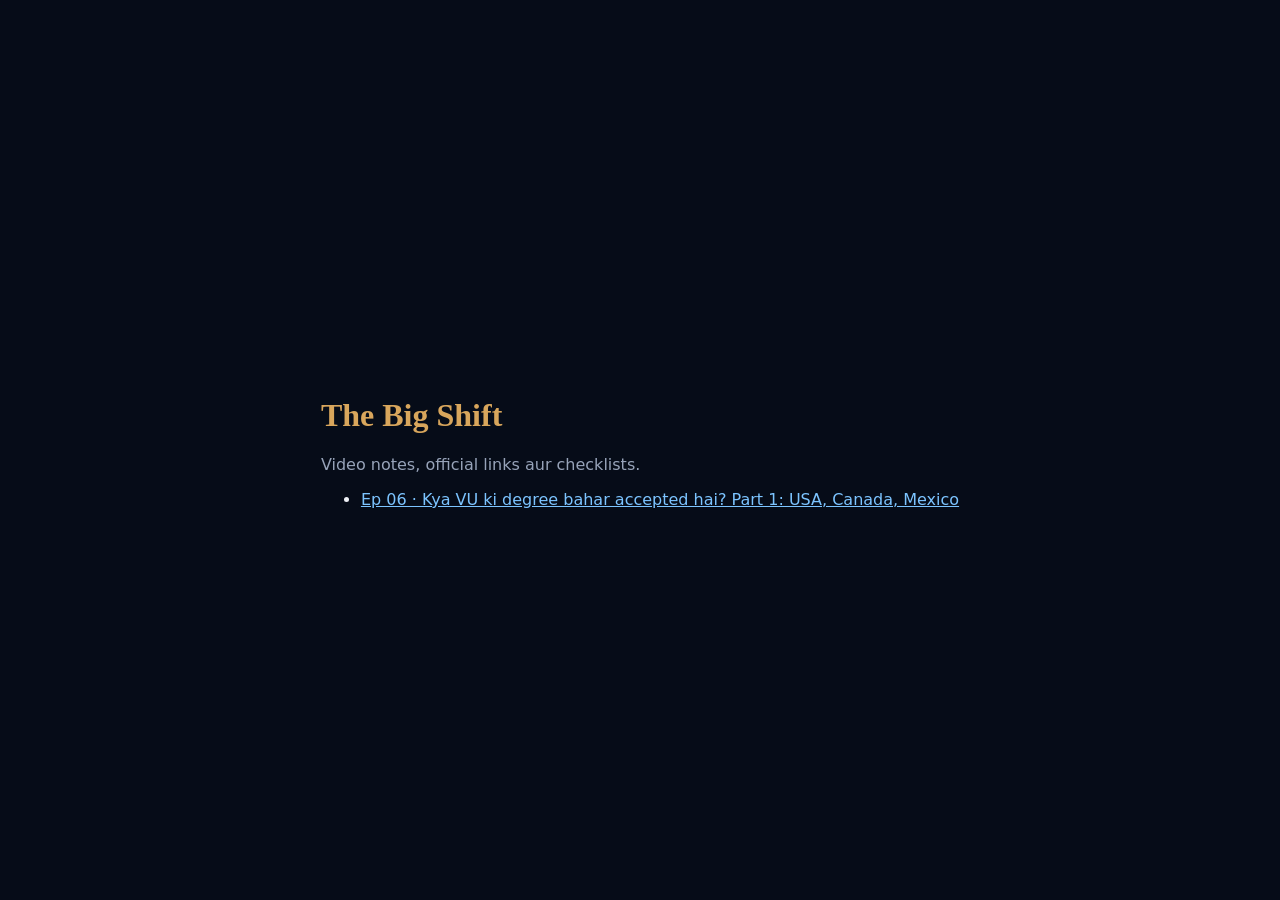
==== index.html @ fe100659 "Ep06: VU degree abroad presentation (Part 1)" ====
<!doctype html>
<html lang="en"><head><meta charset="utf-8"><meta name="viewport" content="width=device-width,initial-scale=1">
<title>The Big Shift — Notes</title>
<style>body{margin:0;min-height:100vh;display:flex;align-items:center;justify-content:center;background:#060c18;color:#eef1f6;font-family:Georgia,serif}
main{max-width:640px;padding:32px 16px}h1{color:#d8a65c;font-weight:600}a{color:#7cc4ff}li{margin:10px 0;font-family:system-ui,sans-serif}</style></head>
<body><main><h1>The Big Shift</h1><p style="font-family:system-ui,sans-serif;color:#97a3b9">Video notes, official links aur checklists.</p>
<ul><li><a href="ep06/">Ep 06 · Kya VU ki degree bahar accepted hai? Part 1: USA, Canada, Mexico</a></li></ul></main></body></html>
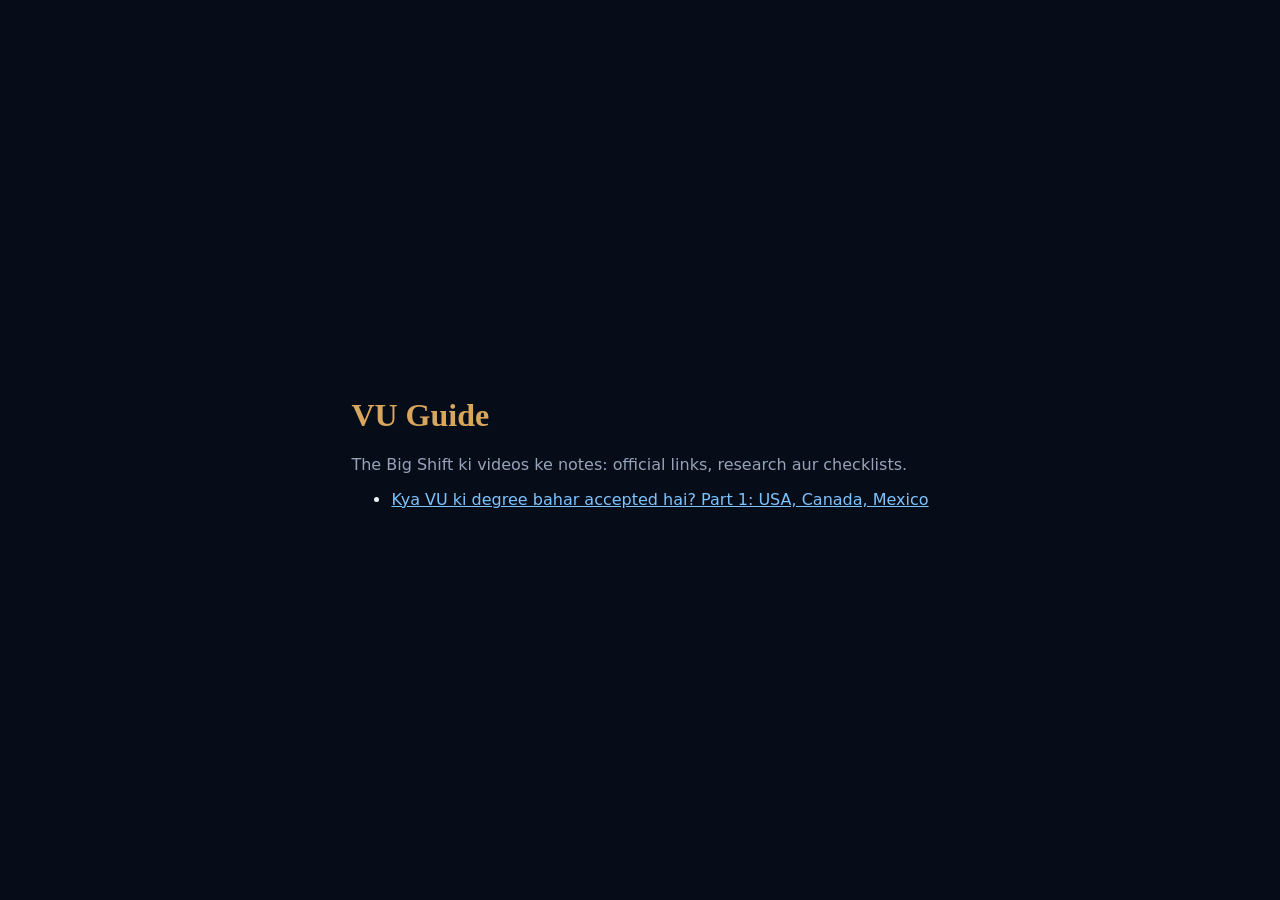
==== commit cba5fb4a: "Rename to vu-guide, readable page path" ====
--- a/index.html
+++ b/index.html
@@ -1,7 +1,7 @@
 <!doctype html>
 <html lang="en"><head><meta charset="utf-8"><meta name="viewport" content="width=device-width,initial-scale=1">
-<title>The Big Shift — Notes</title>
+<title>VU Guide — The Big Shift</title>
 <style>body{margin:0;min-height:100vh;display:flex;align-items:center;justify-content:center;background:#060c18;color:#eef1f6;font-family:Georgia,serif}
 main{max-width:640px;padding:32px 16px}h1{color:#d8a65c;font-weight:600}a{color:#7cc4ff}li{margin:10px 0;font-family:system-ui,sans-serif}</style></head>
-<body><main><h1>The Big Shift</h1><p style="font-family:system-ui,sans-serif;color:#97a3b9">Video notes, official links aur checklists.</p>
-<ul><li><a href="ep06/">Ep 06 · Kya VU ki degree bahar accepted hai? Part 1: USA, Canada, Mexico</a></li></ul></main></body></html>
+<body><main><h1>VU Guide</h1><p style="font-family:system-ui,sans-serif;color:#97a3b9">The Big Shift ki videos ke notes: official links, research aur checklists.</p>
+<ul><li><a href="degree-abroad-usa-canada-mexico/">Kya VU ki degree bahar accepted hai? Part 1: USA, Canada, Mexico</a></li></ul></main></body></html>
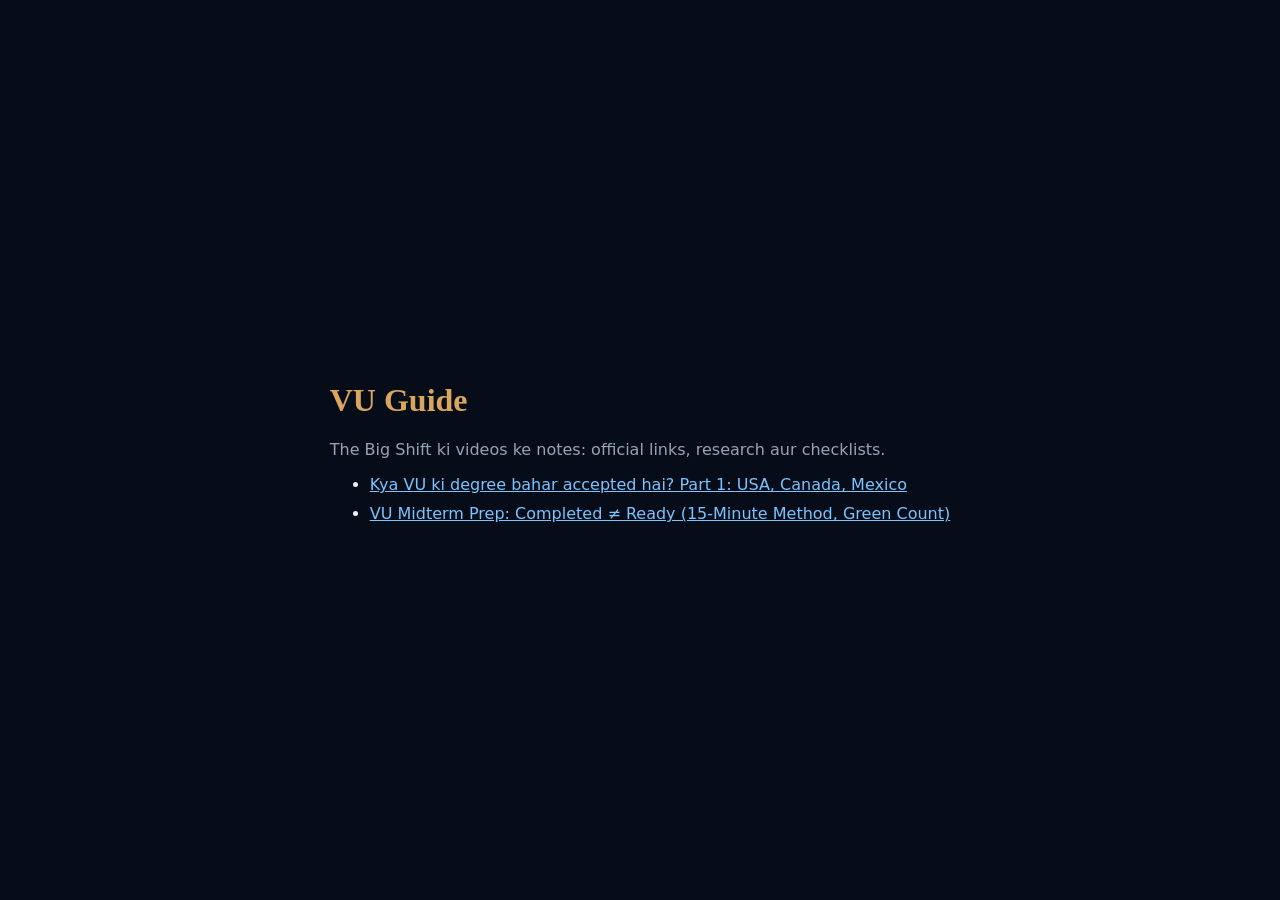
==== commit f23bd4b1: "Ep07: VU midterm prep presentation (Completed != Ready) Co-Authored-By: Claude Sonnet 5.5 <noreply@a" ====
--- a/index.html
+++ b/index.html
@@ -4,4 +4,4 @@
 <style>body{margin:0;min-height:100vh;display:flex;align-items:center;justify-content:center;background:#060c18;color:#eef1f6;font-family:Georgia,serif}
 main{max-width:640px;padding:32px 16px}h1{color:#d8a65c;font-weight:600}a{color:#7cc4ff}li{margin:10px 0;font-family:system-ui,sans-serif}</style></head>
 <body><main><h1>VU Guide</h1><p style="font-family:system-ui,sans-serif;color:#97a3b9">The Big Shift ki videos ke notes: official links, research aur checklists.</p>
-<ul><li><a href="degree-abroad-usa-canada-mexico/">Kya VU ki degree bahar accepted hai? Part 1: USA, Canada, Mexico</a></li></ul></main></body></html>
+<ul><li><a href="degree-abroad-usa-canada-mexico/">Kya VU ki degree bahar accepted hai? Part 1: USA, Canada, Mexico</a></li><li><a href="vu-midterm-prep/">VU Midterm Prep: Completed &ne; Ready (15-Minute Method, Green Count)</a></li></ul></main></body></html>
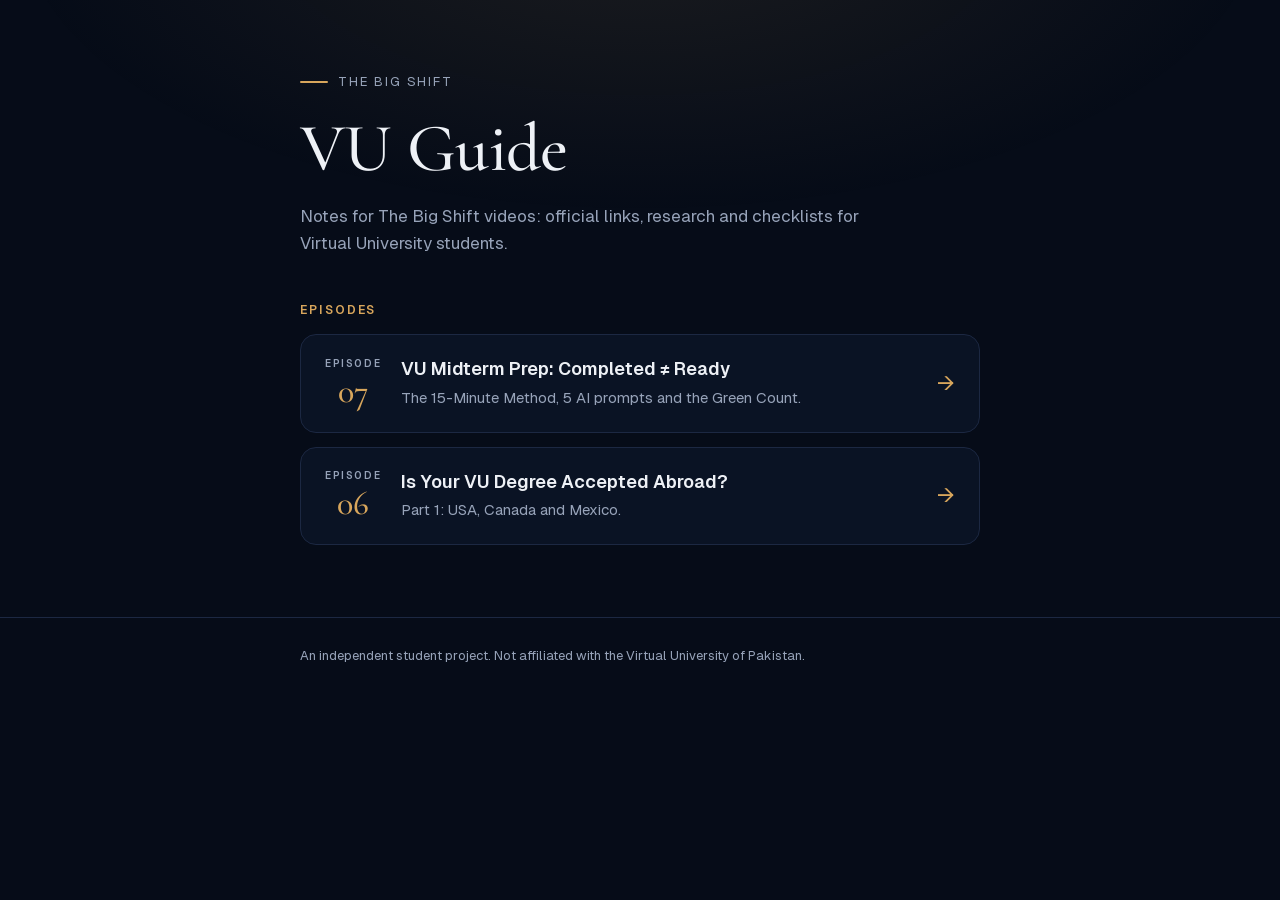
==== commit 6dc9ac21: "Redesign home page: cleaner layout, English copy Co-Authored-By: Claude Sonnet 5.5 <noreply@anthropi" ====
--- a/index.html
+++ b/index.html
@@ -1,7 +1,91 @@
 <!doctype html>
-<html lang="en"><head><meta charset="utf-8"><meta name="viewport" content="width=device-width,initial-scale=1">
-<title>VU Guide — The Big Shift</title>
-<style>body{margin:0;min-height:100vh;display:flex;align-items:center;justify-content:center;background:#060c18;color:#eef1f6;font-family:Georgia,serif}
-main{max-width:640px;padding:32px 16px}h1{color:#d8a65c;font-weight:600}a{color:#7cc4ff}li{margin:10px 0;font-family:system-ui,sans-serif}</style></head>
-<body><main><h1>VU Guide</h1><p style="font-family:system-ui,sans-serif;color:#97a3b9">The Big Shift ki videos ke notes: official links, research aur checklists.</p>
-<ul><li><a href="degree-abroad-usa-canada-mexico/">Kya VU ki degree bahar accepted hai? Part 1: USA, Canada, Mexico</a></li><li><a href="vu-midterm-prep/">VU Midterm Prep: Completed &ne; Ready (15-Minute Method, Green Count)</a></li></ul></main></body></html>
+<html lang="en">
+<head>
+<meta charset="utf-8">
+<meta name="viewport" content="width=device-width, initial-scale=1">
+<title>VU Guide | The Big Shift</title>
+<meta name="description" content="Notes for The Big Shift videos: official links, research and checklists for Virtual University of Pakistan students.">
+<link rel="preload" href="assets/fonts/Geist-Variable.woff2" as="font" type="font/woff2" crossorigin>
+<style>
+@font-face{font-family:'Geist';src:url('assets/fonts/Geist-Variable.woff2') format('woff2');font-weight:100 900;font-display:swap}
+@font-face{font-family:'Cormorant Garamond';src:url('assets/fonts/CormorantGaramond-500.ttf') format('truetype');font-weight:500;font-display:swap}
+@font-face{font-family:'Cormorant Garamond';src:url('assets/fonts/CormorantGaramond-500-italic.ttf') format('truetype');font-weight:500;font-style:italic;font-display:swap}
+
+:root{
+  --bg:#060c18;--panel:#0a1324;--line:#1c2842;
+  --text:#eef1f6;--muted:#97a3b9;--gold:#d8a65c;
+  --serif:'Cormorant Garamond','Times New Roman',serif;
+  --sans:'Geist',ui-sans-serif,system-ui,sans-serif;
+}
+*{box-sizing:border-box}
+html{-webkit-text-size-adjust:100%}
+body{margin:0;background:var(--bg);color:var(--text);font-family:var(--sans);line-height:1.6;-webkit-font-smoothing:antialiased}
+body::before{content:"";position:fixed;inset:0;z-index:-1;background:radial-gradient(900px 420px at 50% -80px,rgba(216,166,92,.10),transparent 70%)}
+a{color:inherit;text-decoration:none}
+.wrap{max-width:720px;margin:0 auto;padding:0 20px}
+
+header{padding:72px 0 44px}
+.brand{display:flex;align-items:center;gap:10px;color:var(--muted);font-size:13px;letter-spacing:.14em;text-transform:uppercase}
+.brand::before{content:"";width:28px;height:2px;border-radius:2px;background:var(--gold)}
+h1{margin:22px 0 0;font-family:var(--serif);font-weight:500;font-size:clamp(46px,9vw,68px);line-height:1;letter-spacing:-.01em}
+.lead{margin:20px 0 0;max-width:34em;color:var(--muted);font-size:17px}
+
+.label{margin:0 0 14px;color:var(--gold);font-size:12px;font-weight:600;letter-spacing:.16em;text-transform:uppercase}
+.list{display:grid;gap:14px;padding-bottom:72px}
+.card{display:flex;align-items:center;gap:20px;padding:22px 24px;border:1px solid var(--line);border-radius:16px;background:var(--panel);transition:border-color .2s,transform .2s}
+.card:hover,.card:focus-visible{border-color:rgba(216,166,92,.6);transform:translateY(-2px);outline:none}
+.ep{flex:none;width:56px;text-align:center;font-family:var(--serif);font-size:34px;line-height:1;color:var(--gold)}
+.ep small{display:block;margin-bottom:6px;font-family:var(--sans);font-size:10px;font-weight:600;letter-spacing:.16em;text-transform:uppercase;color:var(--muted)}
+.body{flex:1;min-width:0}
+.title{margin:0;font-size:18px;font-weight:600;line-height:1.35}
+.desc{margin:4px 0 0;color:var(--muted);font-size:15px}
+.arrow{flex:none;color:var(--gold);font-size:22px;transition:transform .2s}
+.card:hover .arrow{transform:translateX(4px)}
+
+footer{border-top:1px solid var(--line);padding:28px 0 48px;color:var(--muted);font-size:13px}
+
+@media (max-width:480px){
+  header{padding:48px 0 32px}
+  .card{padding:18px 16px;gap:14px}
+  .ep{width:52px;font-size:28px}
+  .ep small{letter-spacing:.1em}
+  .arrow{display:none}
+}
+</style>
+</head>
+<body>
+<header>
+  <div class="wrap">
+    <div class="brand">The Big Shift</div>
+    <h1>VU Guide</h1>
+    <p class="lead">Notes for The Big Shift videos: official links, research and checklists for Virtual University students.</p>
+  </div>
+</header>
+
+<main class="wrap">
+  <p class="label">Episodes</p>
+  <div class="list">
+    <a class="card" href="vu-midterm-prep/">
+      <div class="ep"><small>Episode</small>07</div>
+      <div class="body">
+        <h2 class="title">VU Midterm Prep: Completed &ne; Ready</h2>
+        <p class="desc">The 15-Minute Method, 5 AI prompts and the Green Count.</p>
+      </div>
+      <span class="arrow" aria-hidden="true">&rarr;</span>
+    </a>
+    <a class="card" href="degree-abroad-usa-canada-mexico/">
+      <div class="ep"><small>Episode</small>06</div>
+      <div class="body">
+        <h2 class="title">Is Your VU Degree Accepted Abroad?</h2>
+        <p class="desc">Part 1: USA, Canada and Mexico.</p>
+      </div>
+      <span class="arrow" aria-hidden="true">&rarr;</span>
+    </a>
+  </div>
+</main>
+
+<footer>
+  <div class="wrap">An independent student project. Not affiliated with the Virtual University of Pakistan.</div>
+</footer>
+</body>
+</html>
